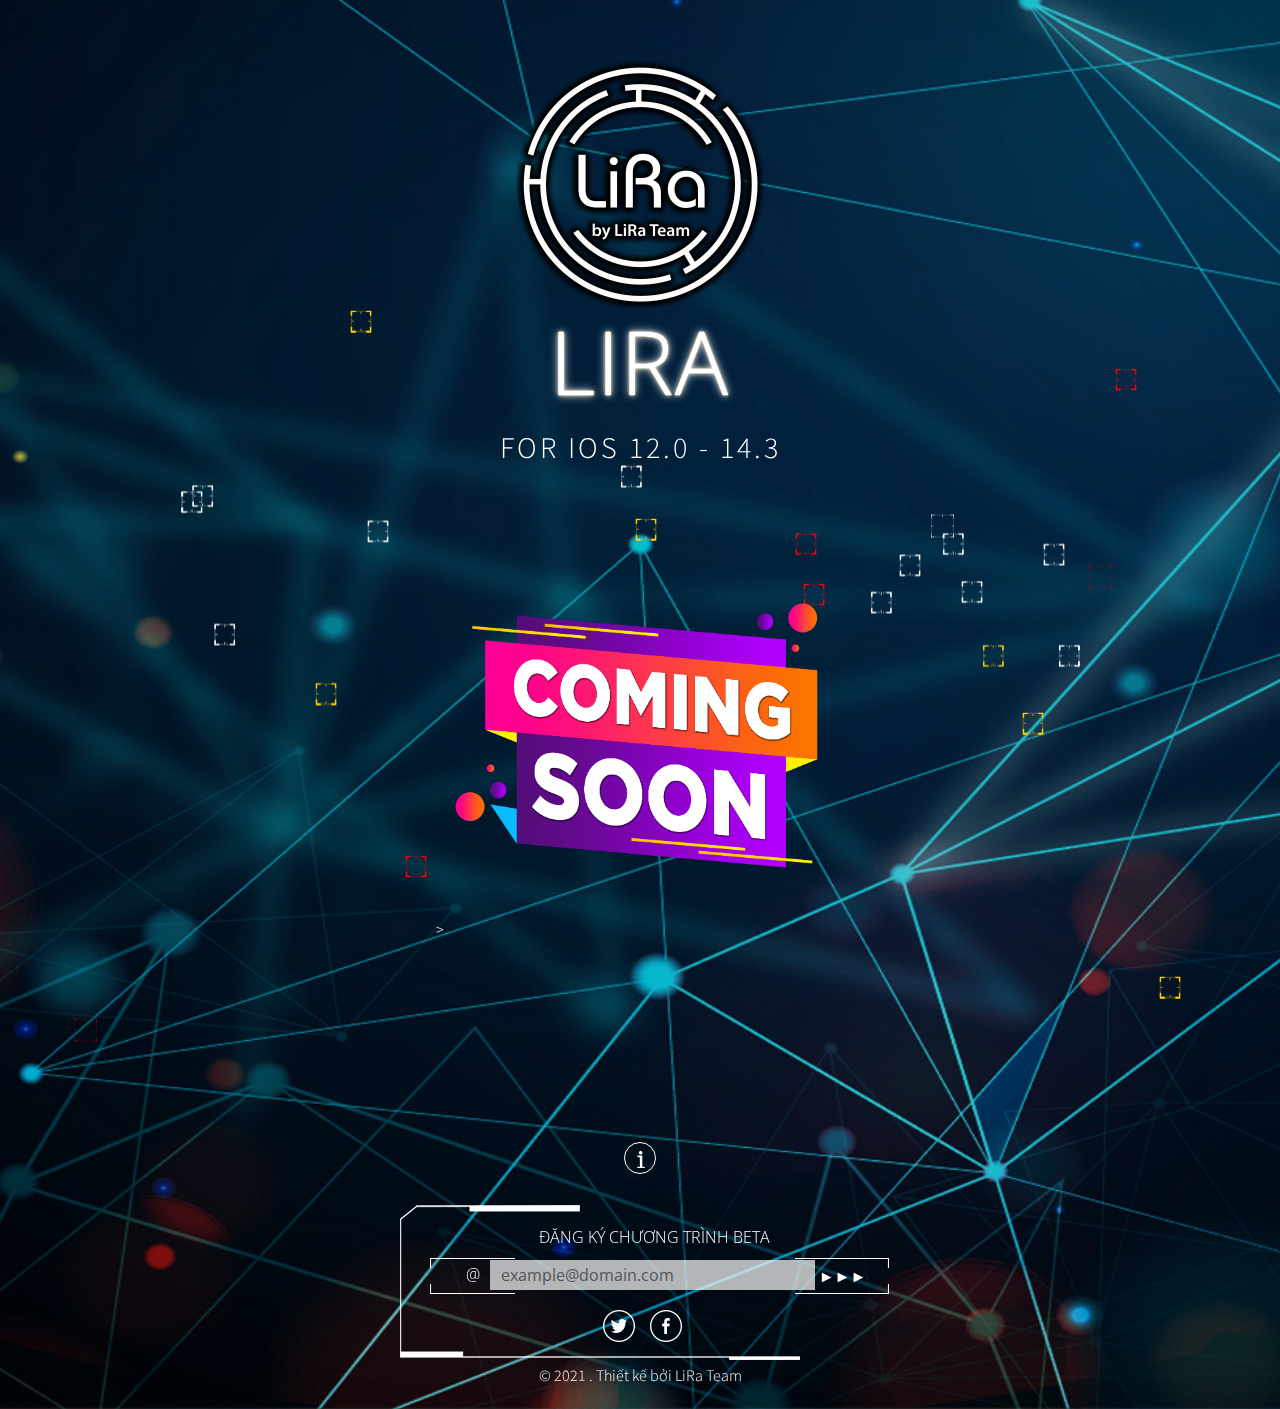
==== index.html @ c8a33a02 "update" ====
<!DOCTYPE html>
<!--[if lt IE 7]>      <html class="no-js lt-ie9 lt-ie8 lt-ie7"> <![endif]-->
<!--[if IE 7]>         <html class="no-js lt-ie9 lt-ie8"> <![endif]-->
<!--[if IE 8]>         <html class="no-js lt-ie9"> <![endif]-->
<!--[if gt IE 8]><!--> <html class="no-js"> <!--<![endif]-->
    <head>
        <meta charset="utf-8">
        <meta http-equiv="X-UA-Compatible" content="IE=edge">
        <title>LiRa jailbreak</title>
        <meta name="description" content="">
        <meta name="viewport" content="width=device-width, initial-scale=1">
         <meta property="og:type" content="webassets">
        <meta property="og:url" content="https://hoahuynh-lira.github.io/">
        <meta property="og:title" content="LiRa">
         <link href="./images/logo.png" rel="shortcut icon">

        <!-- Place favicon.ico and apple-touch-icon.png in the root directory -->

        <link rel="stylesheet" href="css/styles.css">
        <script src="js/libs/modernizr.js"></script>

    <link href='http://fonts.googleapis.com/css?family=Source+Sans+Pro:300,600,300italic,600italic' rel='stylesheet'>
    <link href='http://fonts.googleapis.com/css?family=Open+Sans:400,700' rel='stylesheet'> 

    </head>
    <body>
        <!--[if lt IE 7]>
            <p class="browsehappy">You are using an <strong>outdated</strong> browser. Please <a href="http://browsehappy.com/">upgrade your browser</a> to improve your experience.</p>
        <![endif]-->

        <!-- Add your site or application content here -->
        <section class="bg">

        <div class="bg_color" id="scene" 
                data-calibrate-x="false"
                data-calibrate-y="true"
                data-invert-x="false"
                data-invert-y="true"
                data-limit-x="false"
                data-limit-y="10"
                data-scalar-x="2"
                data-scalar-y="8"
                data-friction-x="0.2"
                data-friction-y="0.8"
        >  
            <li class="layer " data-depth="0.1"><div class="bg1"></div></li>
            <li class="layer " data-depth="0.8"><div class="bg2"></div></li>

        </div>

      
        <div class="container">
            <!-- logo -->
            <div class=" logo align-center animated bounceInDown">
                <img width="250px" src="./images/logo.png">
             <h1>LiRa</h1>
             <h2 class="margen_bottom">for ios 12.0 - 14.3</h2>
            </div>
            <!-- /logo -->

            <ul id="countdown" class="align-center inline animated bounceInDown">
               <center>><img width="400px" src="./images/comingsoom.png"></center>
                <li id="days">
                     <canvas></canvas> 
                    <div class="info">
                        
                    </div>
                </li>
                <li id="hrs">
                    <canvas></canvas> 
                    <div class="info">
                       
                </li>
                <li id="min">
                    <canvas></canvas>
                    <div class="info">
                      
                    </div>
                </li>
                <li id="sec">
                    <canvas></canvas>
                    <div class="info">
                       
                    </div>
                </li>

            </ul>
         

         <div class="ourinfo align-center ">
             <span id="up" >
                 <p class="rotate"></p>
             </span>
         </div>
         <div class="popup ">
             <div  class="information ">
                 <h2>Thông tin</h2>
                 <p>
                 Thông tin dự án sẽ được cập nhật sớm nhất..
                 </p>
                 <a id="close"  class="rotate" href="#"></a>
             </div>
             <span></span>
         </div>
        </div>
       
        <footer class="pattren_bg">

                <div id="subscribe " class="align-center container animated bounceInUp">
                    <fieldset>
                     <div class="content">
                        <legend >
                            <div >Đăng ký chương trình Beta</div>
                        </legend>

                    <form id="subs" action="subscribe.php" method="POST">
                    <div class="inputSet">
                        <div class="leftdiv">                       
                        <span>@</span>
                        </div>
                        <input type="email" name="email" autocapitalize="off" autocorrect="off" value="" placeholder="example@domain.com" required="">
                        <button class="but"><span>►►►</span></button>
                    </div>
                    <div class="response animated" style="display: none;">Cảm ơn bạn đã đăng ký</div>
                    <div class="error animated" style="display: none;">Email không hợp lệ!</div>                     
                    </form>

                    <div class="social">
                        <ul class="inlinesocial">
                                <li class="twitter  rotate"><a href="https://twitter.com/hoa_huynh19"></a></li>
                                <li class="facebook rotate"><a href="https://www.facebook.com/hoahuynh.htbn/"></a></li>
                        </ul>
                    </div>
                    </div>
                    </fieldset>
                    <p>© 2021 . Thiết kế bởi LiRa Team</p>
                </div>
            </footer>
        </section>

        <script src="http://ajax.googleapis.com/ajax/libs/jquery/1.8.3/jquery.min.js"></script>  
        <script> window.jQuery || document.write('<script src="js/libs/jquery.js"><\/script>')</script>
        <script src="js/libs/parallax.js"></script>
        <script src="js/libs/plugins.js"></script>
        <script src="js/config.js"></script>
        <script src="js/countdown.js"></script>
        <script src="js/main.js"></script>


    <script>

    // Pretty simple huh?
      var scene = document.getElementById('scene');
      var parallax = new Parallax(scene);

    </script>

        <!-- Google Analytics: change UA-XXXXX-X to be your site's ID. -->
        <script>
            (function(b,o,i,l,e,r){b.GoogleAnalyticsObject=l;b[l]||(b[l]=
            function(){(b[l].q=b[l].q||[]).push(arguments)});b[l].l=+new Date;
            e=o.createElement(i);r=o.getElementsByTagName(i)[0];
            e.src='//www.google-analytics.com/analytics.js';
            r.parentNode.insertBefore(e,r)}(window,document,'script','ga'));
            ga('create','UA-XXXXX-X');ga('send','pageview');
        </script>

        <div id="ct" style="display:none" ></div>

    </body>
</html>
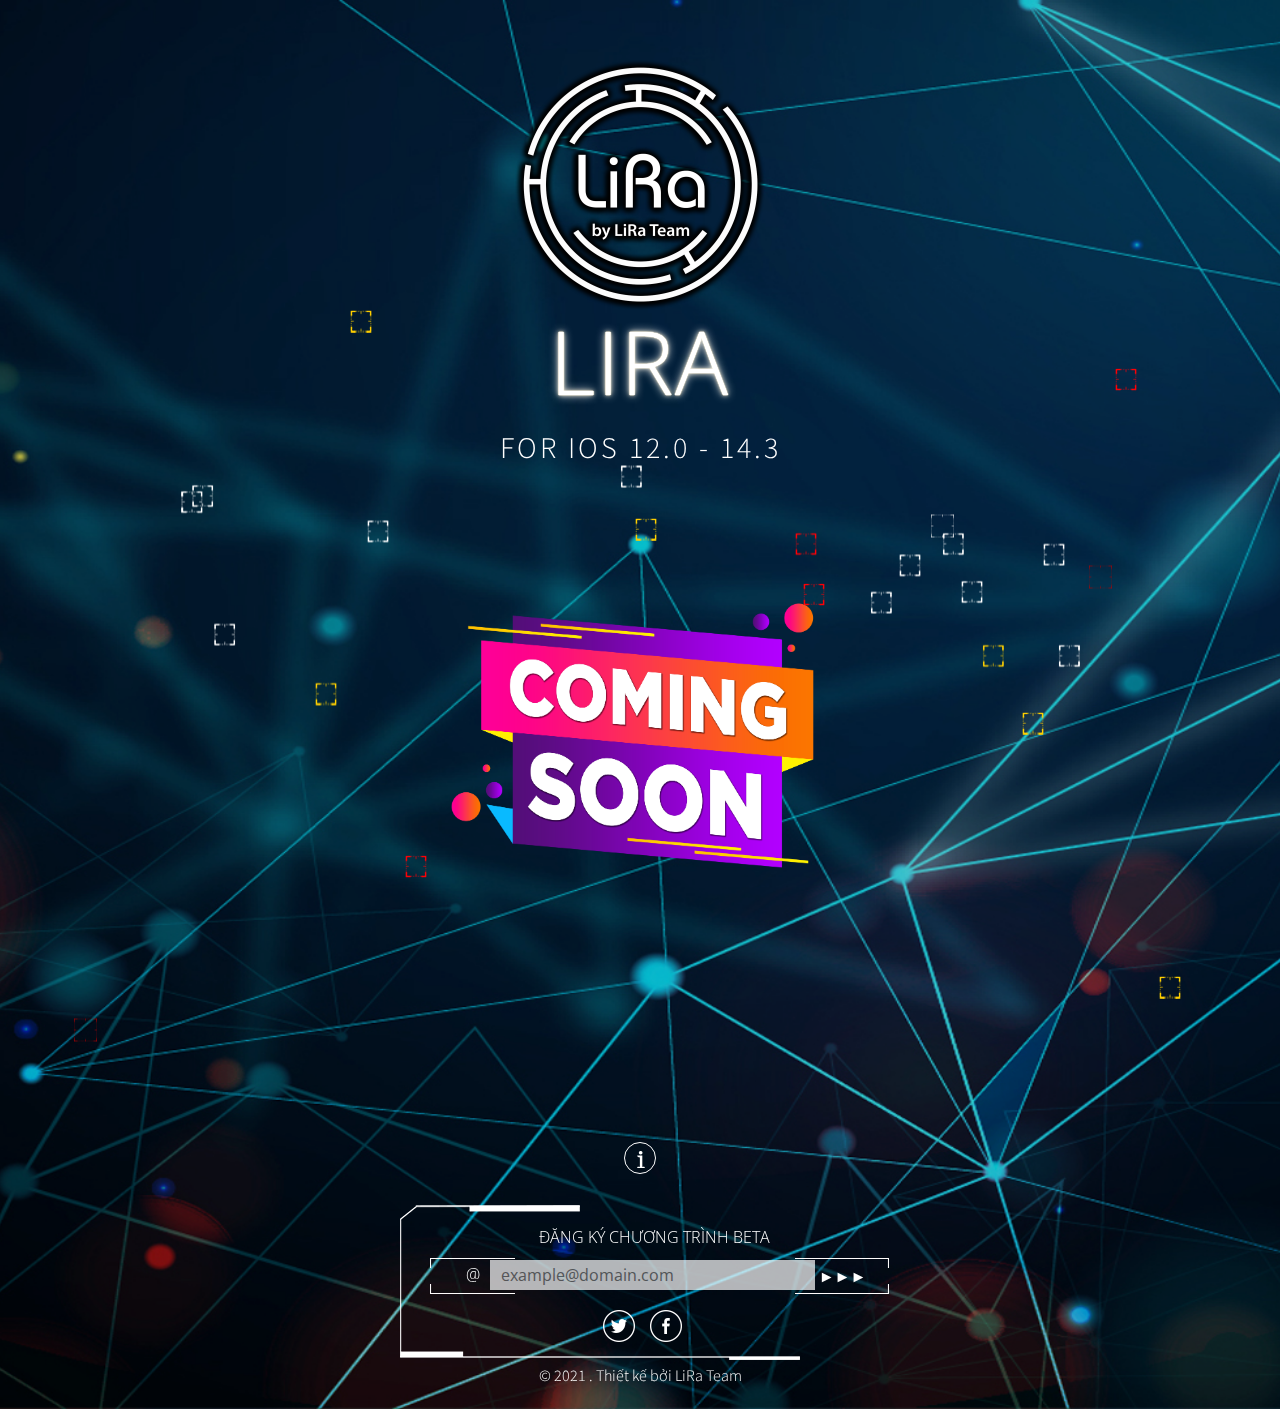
==== commit f31d8831: "Update index.html" ====
--- a/index.html
+++ b/index.html
@@ -59,7 +59,7 @@
             <!-- /logo -->
 
             <ul id="countdown" class="align-center inline animated bounceInDown">
-               <center>><img width="400px" src="./images/comingsoom.png"></center>
+               <center><img width="400px" src="./images/comingsoom.png"></center>
                 <li id="days">
                      <canvas></canvas> 
                     <div class="info">
